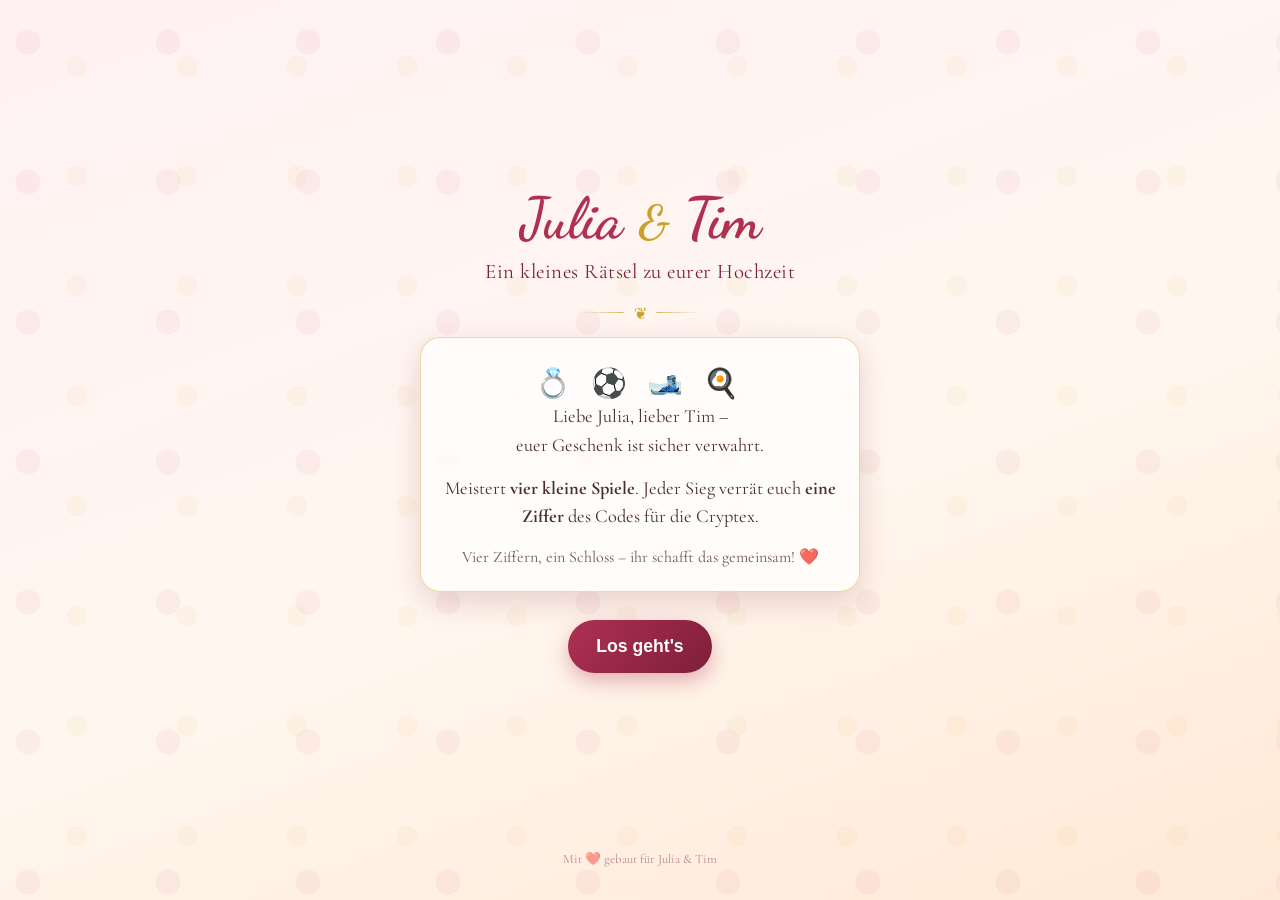
==== index.html @ ac2383d9 "Hochzeitsrätsel für Julia & Tim: 4 Spiele + Bonus-Rhythmusspiel - 4 Mini-Spiele (Elfmeter, Ski/Ratsc" ====
<!DOCTYPE html>
<html lang="de">
<head>
  <meta charset="UTF-8" />
  <meta name="viewport" content="width=device-width, initial-scale=1.0, maximum-scale=1.0, user-scalable=no, viewport-fit=cover" />
  <meta name="theme-color" content="#b03052" />
  <title>Julia &amp; Tim – Das Hochzeitsrätsel</title>
  <link rel="icon" href="data:image/svg+xml,<svg xmlns='http://www.w3.org/2000/svg' viewBox='0 0 100 100'><text y='.9em' font-size='90'>💍</text></svg>" />

  <link rel="preconnect" href="https://fonts.googleapis.com" />
  <link rel="preconnect" href="https://fonts.gstatic.com" crossorigin />
  <link href="https://fonts.googleapis.com/css2?family=Cormorant+Garamond:wght@500;600&family=Dancing+Script:wght@600;700&display=swap" rel="stylesheet" />

  <link rel="stylesheet" href="css/styles.css" />
</head>
<body>
  <div class="app">

    <!-- ====================== START ====================== -->
    <section id="screen-start" class="screen active">
      <h1 class="names">Julia <span class="amp">&amp;</span> Tim</h1>
      <p class="subtitle">Ein kleines Rätsel zu eurer Hochzeit</p>
      <div class="divider"></div>
      <div class="intro-card">
        <div class="emoji-row">💍 ⚽ 🎿 🍳</div>
        <p>Liebe Julia, lieber Tim –<br />euer Geschenk ist sicher verwahrt.</p>
        <p>Meistert <b>vier kleine Spiele</b>. Jeder Sieg verrät euch <b>eine Ziffer</b> des Codes für die Cryptex.</p>
        <p style="font-size:1rem; opacity:0.8;">Vier Ziffern, ein Schloss – ihr schafft das gemeinsam! ❤️</p>
      </div>
      <button class="btn" id="btn-start">Los geht's</button>
    </section>

    <!-- ====================== HUB / ÜBERSICHT ====================== -->
    <section id="screen-hub" class="screen">
      <h1 class="names" style="font-size: clamp(2rem, 9vw, 2.6rem); margin-top:0;">Eure Spiele</h1>
      <p class="subtitle" style="margin-bottom:6px;">Tippt ein Spiel an – jeder Sieg = eine Ziffer</p>
      <div class="code-strip" id="code-strip"><!-- Mini-Code-Anzeige --></div>
      <div class="hub-grid" id="hub-grid"><!-- Spiel-Kacheln --></div>
      <button class="btn gold reveal-btn" id="btn-reveal" hidden>🔓 Code enthüllen</button>
      <p class="reset-link" id="reset-link">Fortschritt zurücksetzen</p>
    </section>

    <!-- ====================== EINZEL-SPIEL ====================== -->
    <section id="screen-game" class="screen">
      <div class="game-bar">
        <button class="back-btn" id="btn-back">‹ Übersicht</button>
        <span class="game-title" id="game-title"></span>
        <span class="game-bar-spacer"></span>
      </div>
      <div id="game-root" class="game-root"><!-- Spiel wird hier eingehängt --></div>
    </section>

    <!-- ====================== FINALE / CODE ====================== -->
    <section id="screen-final" class="screen">
      <div class="emoji-row" style="font-size:2.2rem;">🎉 💍 🎉</div>
      <h1 class="win-title">Geschafft!</h1>
      <p class="win-text">Ihr habt alle vier Spiele gemeistert –<br />Glückwunsch, ihr Zwei!</p>
      <p class="code-label">Euer Code für die Cryptex</p>
      <div class="code-boxes" id="code-boxes"></div>
      <p class="cryptex-hint">
        <span class="lock">🔒</span> Stellt diese vier Ziffern an der Cryptex ein,<br />um euer Geschenk zu befreien.
      </p>
      <button class="btn" id="btn-final-back">Zurück zu den Spielen</button>
    </section>

    <p class="footer">Mit ❤️ gebaut für Julia &amp; Tim</p>
  </div>

  <!-- Overlay für Einzel-Sieg (eine Ziffer freigeschaltet) -->
  <div id="overlay" class="overlay" hidden>
    <div class="overlay-card">
      <div class="overlay-emoji" id="overlay-emoji">🎉</div>
      <h2 class="overlay-title" id="overlay-title">Gewonnen!</h2>
      <p class="overlay-sub" id="overlay-sub">Ihr habt eine Ziffer freigeschaltet:</p>
      <div class="overlay-digit" id="overlay-digit">?</div>
      <button class="btn" id="overlay-continue">Weiter</button>
    </div>
  </div>

  <canvas id="confetti"></canvas>

  <!-- Spiele registrieren sich in window.Games, danach orchestriert main.js -->
  <script src="js/games/penalty.js"></script>
  <script src="js/games/ski.js"></script>
  <script src="js/games/cooking.js"></script>
  <script src="js/games/polter.js"></script>
  <script src="js/games/rhythm.js"></script>
  <script src="js/main.js"></script>
</body>
</html>
---- css/styles.css ----
/* ============================================================
   Julia & Tim – Hochzeitsrätsel  ·  Styles
   ============================================================ */
:root {
  --rose:      #b03052;
  --rose-dark: #7d1f3a;
  --gold:      #c9a227;
  --gold-soft: #e8d28a;
  --cream:     #fff7ef;
  --blush:     #fff1f3;
  --ink:       #4a2c33;
  --shadow: 0 10px 30px rgba(125, 31, 58, 0.18);
  --font-script: "Dancing Script", "Brush Script MT", cursive;
  --font-serif:  "Cormorant Garamond", Georgia, "Times New Roman", serif;
  --font-ui:     -apple-system, BlinkMacSystemFont, "Segoe UI", Roboto, sans-serif;
}

* { box-sizing: border-box; -webkit-tap-highlight-color: transparent; }

html, body { margin: 0; padding: 0; min-height: 100%; }

body {
  font-family: var(--font-ui);
  color: var(--ink);
  background: linear-gradient(160deg, var(--blush) 0%, var(--cream) 55%, #ffe9d6 100%);
  background-attachment: fixed;
  min-height: 100dvh;
  display: flex;
  flex-direction: column;
  align-items: center;
  padding: 22px 16px calc(20px + env(safe-area-inset-bottom));
  overflow-x: hidden;
}

body::before {
  content: "";
  position: fixed;
  inset: 0;
  background-image: radial-gradient(circle at 20% 30%, rgba(176,48,82,0.05) 0 12px, transparent 13px),
                    radial-gradient(circle at 70% 60%, rgba(201,162,39,0.05) 0 10px, transparent 11px);
  background-size: 140px 140px, 110px 110px;
  pointer-events: none;
  z-index: 0;
}

.app { width: 100%; max-width: 440px; margin: 0 auto; flex: 1; display: flex; flex-direction: column; position: relative; z-index: 1; }

/* ---------- Screens ---------- */
.screen { display: none; animation: fade 0.4s ease both; }
.screen.active { display: flex; flex-direction: column; flex: 1; }
@keyframes fade { from { opacity: 0; transform: translateY(8px); } to { opacity: 1; transform: none; } }

/* ---------- Titel ---------- */
.names {
  font-family: var(--font-script);
  font-size: clamp(2.6rem, 13vw, 3.6rem);
  line-height: 1;
  color: var(--rose);
  text-align: center;
  margin: 8px 0 2px;
}
.names .amp { color: var(--gold); font-size: 0.8em; }
.subtitle {
  font-family: var(--font-serif);
  text-align: center;
  font-size: clamp(1.05rem, 4.5vw, 1.3rem);
  color: var(--rose-dark);
  letter-spacing: 0.5px;
  margin: 0 0 4px;
}
.divider { width: 120px; height: 1px; margin: 14px auto; background: linear-gradient(90deg, transparent, var(--gold), transparent); position: relative; }
.divider::after { content: "❦"; color: var(--gold); position: absolute; top: 50%; left: 50%; transform: translate(-50%, -50%); background: var(--cream); padding: 0 10px; font-size: 1rem; }

/* ---------- Start ---------- */
#screen-start { justify-content: center; text-align: center; gap: 10px; }
.intro-card { background: rgba(255,255,255,0.7); border: 1px solid rgba(201,162,39,0.4); border-radius: 20px; padding: 22px 20px; box-shadow: var(--shadow); backdrop-filter: blur(4px); }
.intro-card p { font-family: var(--font-serif); font-size: 1.15rem; line-height: 1.55; margin: 0 0 14px; }
.intro-card p:last-child { margin-bottom: 0; }
.emoji-row { font-size: 1.8rem; letter-spacing: 6px; margin: 6px 0 2px; }

/* ---------- Buttons ---------- */
.btn {
  font-family: var(--font-ui);
  font-weight: 600;
  font-size: 1.1rem;
  color: #fff;
  background: linear-gradient(135deg, var(--rose), var(--rose-dark));
  border: none;
  border-radius: 999px;
  padding: 16px 28px;
  margin-top: 18px;
  cursor: pointer;
  box-shadow: 0 8px 20px rgba(176,48,82,0.35);
  transition: transform 0.12s ease, box-shadow 0.12s ease;
  align-self: center;
}
.btn:active { transform: scale(0.96); box-shadow: 0 4px 12px rgba(176,48,82,0.3); }
.btn.gold { background: linear-gradient(135deg, var(--gold), #a8841a); box-shadow: 0 8px 20px rgba(201,162,39,0.35); }

/* ============================================================
   Hub / Übersicht
   ============================================================ */
.code-strip { display: flex; justify-content: center; gap: 10px; margin: 12px 0 18px; }
.code-chip {
  width: 46px; height: 60px; border-radius: 10px;
  background: linear-gradient(160deg, #2b2b2b, #111);
  border: 2px solid var(--gold);
  color: var(--gold-soft);
  font-family: "Courier New", monospace; font-weight: 700; font-size: 2rem;
  display: flex; align-items: center; justify-content: center;
  box-shadow: inset 0 2px 6px rgba(0,0,0,0.6);
}
.code-chip.empty { color: rgba(232,210,138,0.35); }

.hub-grid { display: grid; grid-template-columns: 1fr 1fr; gap: 14px; }
.hub-tile {
  position: relative;
  background: rgba(255,255,255,0.78);
  border: 1px solid rgba(201,162,39,0.45);
  border-radius: 18px;
  padding: 16px 12px 14px;
  text-align: center;
  cursor: pointer;
  box-shadow: var(--shadow);
  transition: transform 0.12s ease;
  overflow: hidden;
}
.hub-tile:active { transform: scale(0.97); }
.hub-tile .tile-emoji { font-size: 2.6rem; line-height: 1; }
.hub-tile .tile-name { font-family: var(--font-serif); font-size: 1.18rem; font-weight: 600; color: var(--rose-dark); margin: 8px 0 2px; }
.hub-tile .tile-blurb { font-size: 0.82rem; color: rgba(74,44,51,0.7); min-height: 2.2em; }
.hub-tile .tile-status { margin-top: 8px; font-size: 0.85rem; font-weight: 600; color: var(--rose); }
.hub-tile.done { border-color: var(--gold); }
.hub-tile.done::after {
  content: "✓";
  position: absolute; top: 8px; right: 10px;
  width: 26px; height: 26px; border-radius: 50%;
  background: var(--gold); color: #fff;
  display: flex; align-items: center; justify-content: center;
  font-size: 0.95rem; font-weight: 700;
  box-shadow: 0 2px 6px rgba(0,0,0,0.2);
}
.hub-tile.done .tile-status { color: #8a6d12; }

/* Bonus-Kachel (volle Breite, golden hervorgehoben) */
.hub-tile.bonus { grid-column: 1 / -1; border-color: var(--gold); background: linear-gradient(135deg, rgba(255,247,235,0.92), rgba(248,232,200,0.92)); }
.tile-bonus-badge {
  position: absolute; top: 8px; left: 10px;
  font-size: 0.7rem; font-weight: 700; letter-spacing: 0.5px;
  color: #fff; background: linear-gradient(135deg, var(--gold), #a8841a);
  padding: 3px 9px; border-radius: 999px; box-shadow: 0 2px 6px rgba(0,0,0,0.15);
}

.reveal-btn { width: 100%; margin-top: 20px; animation: pulse 1.6s ease-in-out infinite; }
@keyframes pulse { 0%,100% { transform: scale(1); } 50% { transform: scale(1.03); } }

.reset-link { text-align: center; font-family: var(--font-serif); font-size: 0.85rem; color: rgba(125,31,58,0.45); text-decoration: underline; cursor: pointer; margin: 16px 0 0; }

/* ============================================================
   Einzel-Spiel
   ============================================================ */
.game-bar { display: flex; align-items: center; justify-content: space-between; margin-bottom: 12px; }
.back-btn { background: none; border: none; color: var(--rose); font-family: var(--font-ui); font-size: 1.05rem; font-weight: 600; cursor: pointer; padding: 6px 4px; }
.back-btn:active { opacity: 0.6; }
.game-title { font-family: var(--font-serif); font-size: 1.25rem; font-weight: 600; color: var(--rose-dark); }
.game-bar-spacer { width: 72px; }

.game-root { flex: 1; display: flex; flex-direction: column; }

/* gemeinsame Spielflächen-Bausteine */
.game-canvas {
  /* Breite an die Höhenbegrenzung koppeln -> Seitenverhältnis bleibt immer 360:600
     (verhindert verzerrte/elliptische Kreise, wenn die Höhe gekappt würde) */
  width: min(100%, calc(72dvh * 360 / 600));
  aspect-ratio: 360 / 600;
  height: auto;
  margin: 0 auto;
  display: block;
  border-radius: 18px;
  box-shadow: var(--shadow);
  touch-action: none;
  background: #cde6ff;
}
.game-hud {
  display: flex; justify-content: space-between; align-items: center;
  font-family: var(--font-serif); font-size: 1.05rem; color: var(--rose-dark);
  margin: 4px 4px 10px;
}
.game-hud b { font-family: var(--font-ui); font-weight: 700; color: var(--rose); }
.game-instructions { text-align: center; font-family: var(--font-serif); font-size: 1rem; color: rgba(74,44,51,0.8); margin: 10px 6px 0; }

/* Kochen-Spiel (DOM) */
.cook-wrap { display: flex; flex-direction: column; align-items: center; gap: 10px; padding-top: 4px; }
.cook-stage { font-size: 6rem; line-height: 1; margin: 6px 0; filter: drop-shadow(0 6px 10px rgba(0,0,0,0.15)); transition: transform 0.15s ease; }
.cook-stage.flip { animation: flip 0.5s ease; }
@keyframes flip { 0% { transform: rotate(0) translateY(0);} 40%{ transform: rotate(180deg) translateY(-40px);} 100%{ transform: rotate(360deg) translateY(0);} }
.cook-meter { width: 100%; max-width: 320px; height: 30px; border-radius: 999px; background: #efe2d4; border: 2px solid var(--gold-soft); position: relative; overflow: hidden; }
.cook-fill { position: absolute; left: 0; top: 0; bottom: 0; width: 0%; background: linear-gradient(90deg, #ffd27a, #e8821a); transition: width 0.04s linear; }
.cook-zone { position: absolute; top: 0; bottom: 0; background: rgba(60,180,90,0.35); border-left: 2px solid #2e9e4f; border-right: 2px solid #2e9e4f; }
.cook-msg { font-family: var(--font-serif); font-size: 1.05rem; color: var(--rose-dark); min-height: 1.4em; text-align: center; }
.cook-btn {
  font-family: var(--font-ui); font-weight: 700; font-size: 1.3rem; color: #fff;
  background: linear-gradient(135deg, var(--rose), var(--rose-dark));
  border: none; border-radius: 18px; padding: 18px 0; width: 100%; max-width: 320px; cursor: pointer;
  box-shadow: 0 8px 20px rgba(176,48,82,0.35);
}
.cook-btn:active { transform: scale(0.97); }

/* ============================================================
   Finale / Code
   ============================================================ */
#screen-final { justify-content: center; text-align: center; }
.win-title { font-family: var(--font-script); font-size: clamp(2.4rem, 12vw, 3.2rem); color: var(--rose); margin: 0 0 4px; }
.win-text { font-family: var(--font-serif); font-size: 1.2rem; line-height: 1.5; margin: 0 auto 6px; max-width: 320px; }
.code-label { font-family: var(--font-serif); letter-spacing: 2px; text-transform: uppercase; font-size: 0.85rem; color: var(--rose-dark); margin: 22px 0 12px; }
.code-boxes { display: flex; justify-content: center; gap: 12px; margin-bottom: 8px; }
.digit {
  width: 60px; height: 78px; border-radius: 12px;
  background: linear-gradient(160deg, #2b2b2b, #111);
  border: 2px solid var(--gold);
  color: var(--gold-soft);
  font-family: "Courier New", monospace; font-weight: 700; font-size: 2.6rem;
  display: flex; align-items: center; justify-content: center;
  box-shadow: inset 0 2px 6px rgba(0,0,0,0.6), 0 6px 16px rgba(0,0,0,0.25);
  opacity: 0; transform: translateY(10px) rotateX(-40deg);
}
.digit.show { animation: reveal 0.5s cubic-bezier(0.2,0.8,0.2,1) forwards; }
@keyframes reveal { to { opacity: 1; transform: none; } }
.cryptex-hint { font-family: var(--font-serif); font-size: 1.05rem; color: var(--rose-dark); margin: 18px auto 0; max-width: 320px; line-height: 1.45; }
.cryptex-hint .lock { font-size: 1.4rem; }

/* ---------- Overlay (Einzel-Sieg) ---------- */
.overlay { position: fixed; inset: 0; z-index: 60; display: flex; align-items: center; justify-content: center; background: rgba(74,30,40,0.55); backdrop-filter: blur(3px); padding: 24px; animation: fade 0.25s ease both; }
.overlay[hidden] { display: none; }
.overlay-card { background: var(--cream); border: 2px solid var(--gold); border-radius: 22px; padding: 26px 24px; max-width: 320px; width: 100%; text-align: center; box-shadow: 0 20px 50px rgba(0,0,0,0.35); }
.overlay-emoji { font-size: 3rem; }
.overlay-title { font-family: var(--font-script); font-size: 2.4rem; color: var(--rose); margin: 4px 0 6px; }
.overlay-sub { font-family: var(--font-serif); font-size: 1.05rem; color: var(--rose-dark); margin: 0 0 12px; }
.overlay-digit {
  width: 72px; height: 92px; margin: 0 auto; border-radius: 12px;
  background: linear-gradient(160deg, #2b2b2b, #111); border: 2px solid var(--gold); color: var(--gold-soft);
  font-family: "Courier New", monospace; font-weight: 700; font-size: 3rem;
  display: flex; align-items: center; justify-content: center;
  box-shadow: inset 0 2px 6px rgba(0,0,0,0.6); animation: reveal 0.5s cubic-bezier(0.2,0.8,0.2,1) both;
}

/* ---------- Konfetti ---------- */
#confetti { position: fixed; inset: 0; pointer-events: none; z-index: 50; }

.footer { text-align: center; font-family: var(--font-serif); font-size: 0.8rem; color: rgba(125,31,58,0.5); margin-top: auto; padding-top: 18px; }
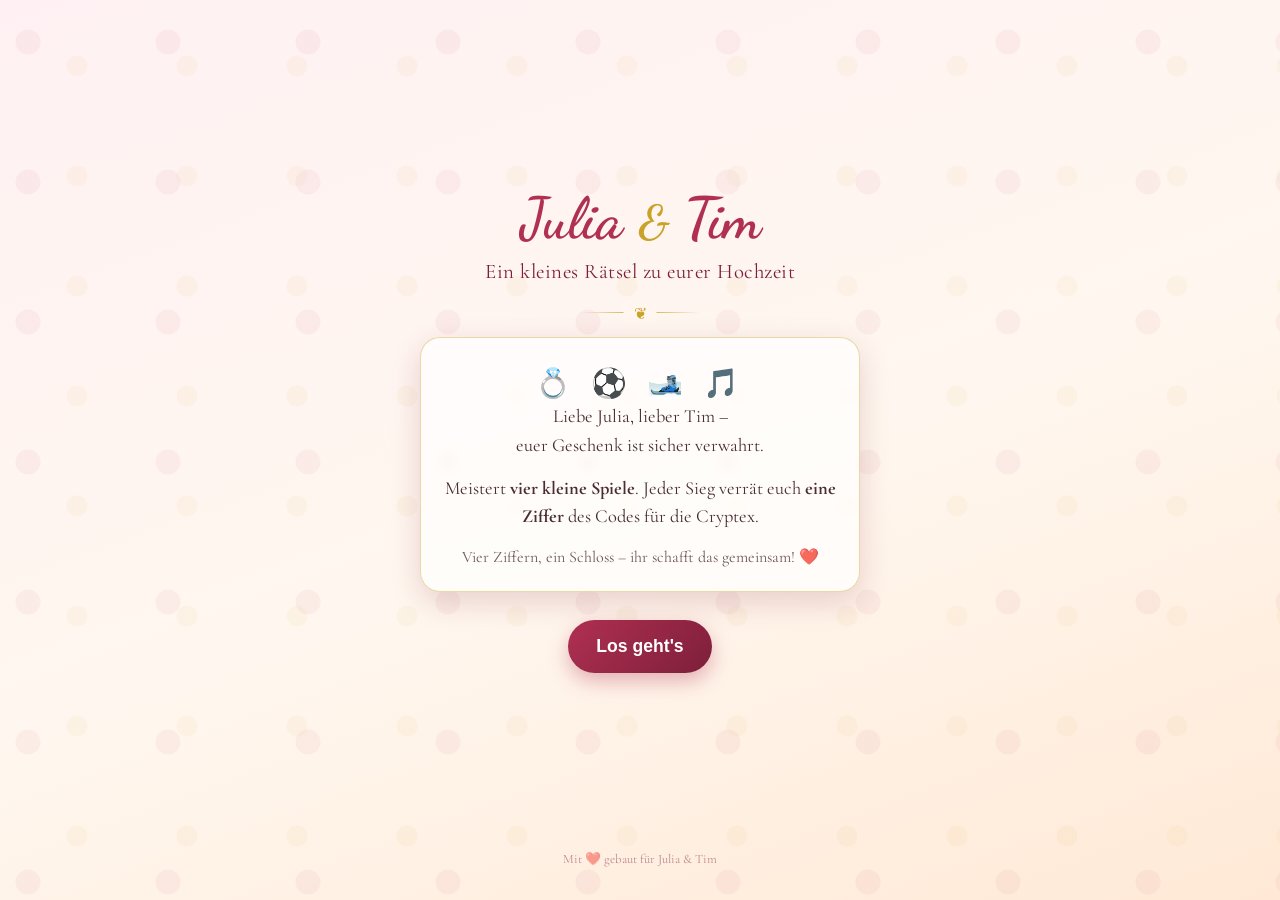
==== commit 551d92df: "Kochspiel durch Rhythmusspiel ersetzen, umbenannt in 'High School Musical DS' - cooking.js entfernt;" ====
--- a/index.html
+++ b/index.html
@@ -22,7 +22,7 @@
       <p class="subtitle">Ein kleines Rätsel zu eurer Hochzeit</p>
       <div class="divider"></div>
       <div class="intro-card">
-        <div class="emoji-row">💍 ⚽ 🎿 🍳</div>
+        <div class="emoji-row">💍 ⚽ 🎿 🎵</div>
         <p>Liebe Julia, lieber Tim –<br />euer Geschenk ist sicher verwahrt.</p>
         <p>Meistert <b>vier kleine Spiele</b>. Jeder Sieg verrät euch <b>eine Ziffer</b> des Codes für die Cryptex.</p>
         <p style="font-size:1rem; opacity:0.8;">Vier Ziffern, ein Schloss – ihr schafft das gemeinsam! ❤️</p>
@@ -82,9 +82,8 @@
   <!-- Spiele registrieren sich in window.Games, danach orchestriert main.js -->
   <script src="js/games/penalty.js"></script>
   <script src="js/games/ski.js"></script>
-  <script src="js/games/cooking.js"></script>
+  <script src="js/games/rhythm.js"></script>
   <script src="js/games/polter.js"></script>
-  <script src="js/games/rhythm.js"></script>
   <script src="js/main.js"></script>
 </body>
 </html>
